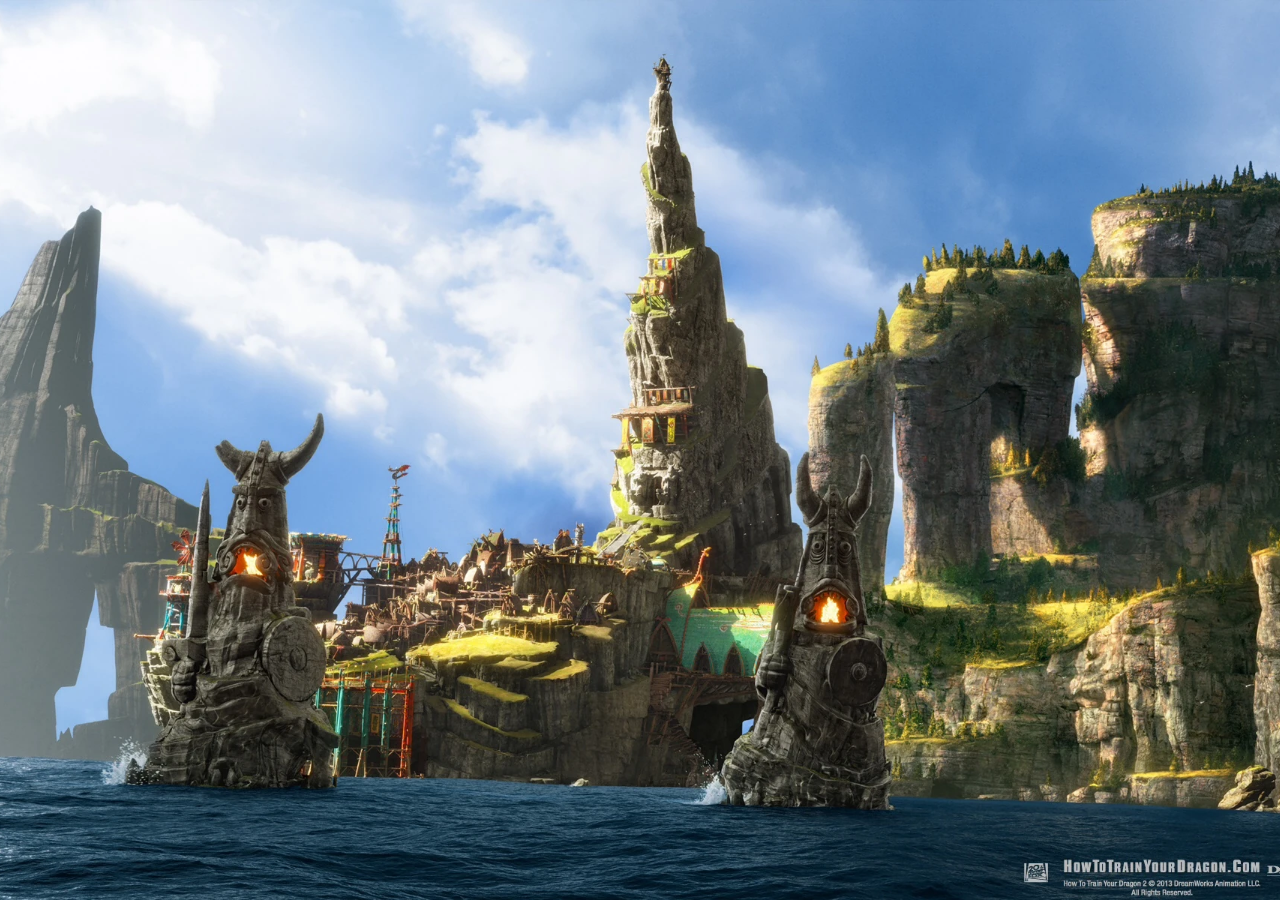
==== jack.html @ 80d2c3c1 "stuff" ====
<!DOCTYPE html>
<head>
    <link rel="stylesheet" href="css/style.css" />
</head>
<body>
    <div></div>
    <div class="center-video">
        <iframe width="1120" height="630" src="https://www.youtube.com/embed/hccdcx8a8sU?si=fkwEbm9Sx0Ic-3Ca" title="YouTube video player" frameborder="0" allow="accelerometer; autoplay; clipboard-write; encrypted-media; gyroscope; picture-in-picture; web-share" referrerpolicy="strict-origin-when-cross-origin" allowfullscreen></iframe>
    </div>
    <div></div>
</body>
---- css/style.css ----
@import url('https://fonts.cdnfonts.com/css/norse');

:root {
    --primary-color: #1e2a33;
    --box-color: #e6f4ff;
}

p {
    font-size: 1.5vh;
}

body {
    display: grid;
    grid-template-columns: 1fr 1fr 1fr;
    margin: 20px;
    background-image: url("../assets/images/background.jpeg");
    background-attachment: fixed;
    background-position: center center;
    background-repeat: no-repeat;
    background-size: cover;
    color: var(--primary-color);
}

.body-center {
    width: 1000px;
    min-height: 100px;
    /* border: 1px solid var(--primary-color); */
}

.center-video {
    margin: auto;
}

/* .header {
    border-bottom: 1px solid var(--primary-color);
} */

.header h1 {
    font-size: 10vh;
    text-align: center;
    font-family: 'Norse', sans-serif;
    font-weight: 900;
    margin: 20px;
    -webkit-text-stroke: 2px var(--box-color);
}

.header h2 {
    font-size: 3.5vh;
    text-align: center;
    font-family: 'Norse', sans-serif;
    font-weight: 900;
    margin: 20px;
    -webkit-text-stroke: 1px var(--box-color);
}

.main {
    padding: 20px;
    background-color: var(--box-color);
}

.body-left, .body-right {
    display: grid;
    justify-content: center;
}

.body-left img, .body-right img {
    height: 95vh;
}
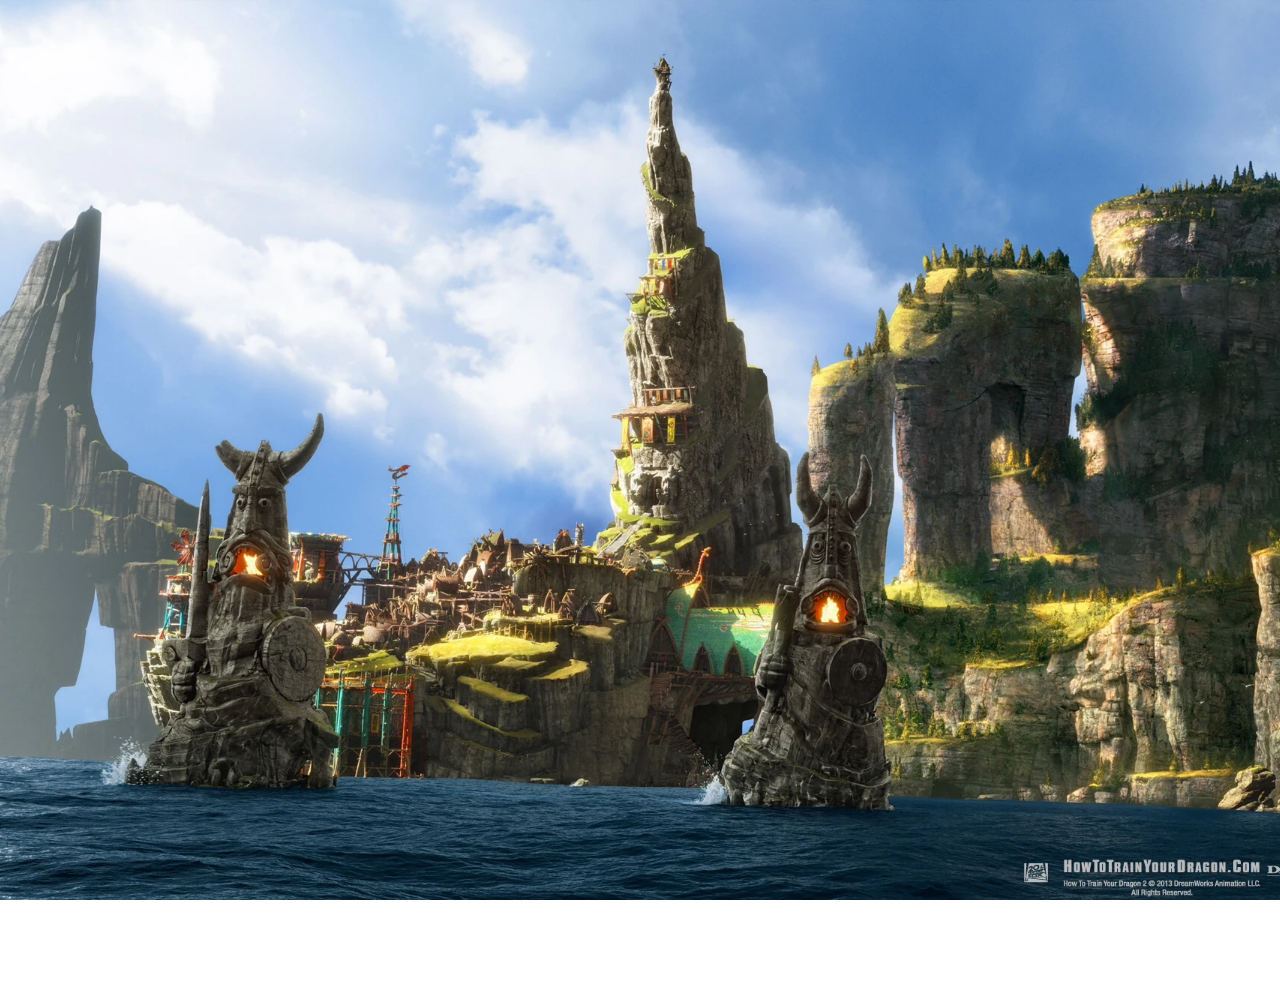
==== commit 0e63743b: "stuff" ====
--- a/jack.html
+++ b/jack.html
@@ -5,7 +5,7 @@
 <body>
     <div></div>
     <div class="center-video">
-        <iframe width="1120" height="630" src="https://www.youtube.com/embed/hccdcx8a8sU?si=fkwEbm9Sx0Ic-3Ca" title="YouTube video player" frameborder="0" allow="accelerometer; autoplay; clipboard-write; encrypted-media; gyroscope; picture-in-picture; web-share" referrerpolicy="strict-origin-when-cross-origin" allowfullscreen></iframe>
+        <iframe width="1680" height="945" src="https://www.youtube.com/embed/hccdcx8a8sU?si=fkwEbm9Sx0Ic-3Ca" title="YouTube video player" frameborder="0" allow="accelerometer; autoplay; clipboard-write; encrypted-media; gyroscope; picture-in-picture; web-share" referrerpolicy="strict-origin-when-cross-origin" allowfullscreen></iframe>
     </div>
     <div></div>
 </body>
--- a/css/style.css
+++ b/css/style.css
@@ -1,4 +1,5 @@
 @import url('https://fonts.cdnfonts.com/css/norse');
+@import url('https://fonts.cdnfonts.com/css/br-segma');
 
 :root {
     --primary-color: #1e2a33;
@@ -12,13 +13,15 @@
 body {
     display: grid;
     grid-template-columns: 1fr 1fr 1fr;
-    margin: 20px;
+    padding: 20px;
     background-image: url("../assets/images/background.jpeg");
     background-attachment: fixed;
     background-position: center center;
     background-repeat: no-repeat;
     background-size: cover;
     color: var(--primary-color);
+    font-family: 'BR Segma', sans-serif;
+    min-height: 95vh;
 }
 
 .body-center {
